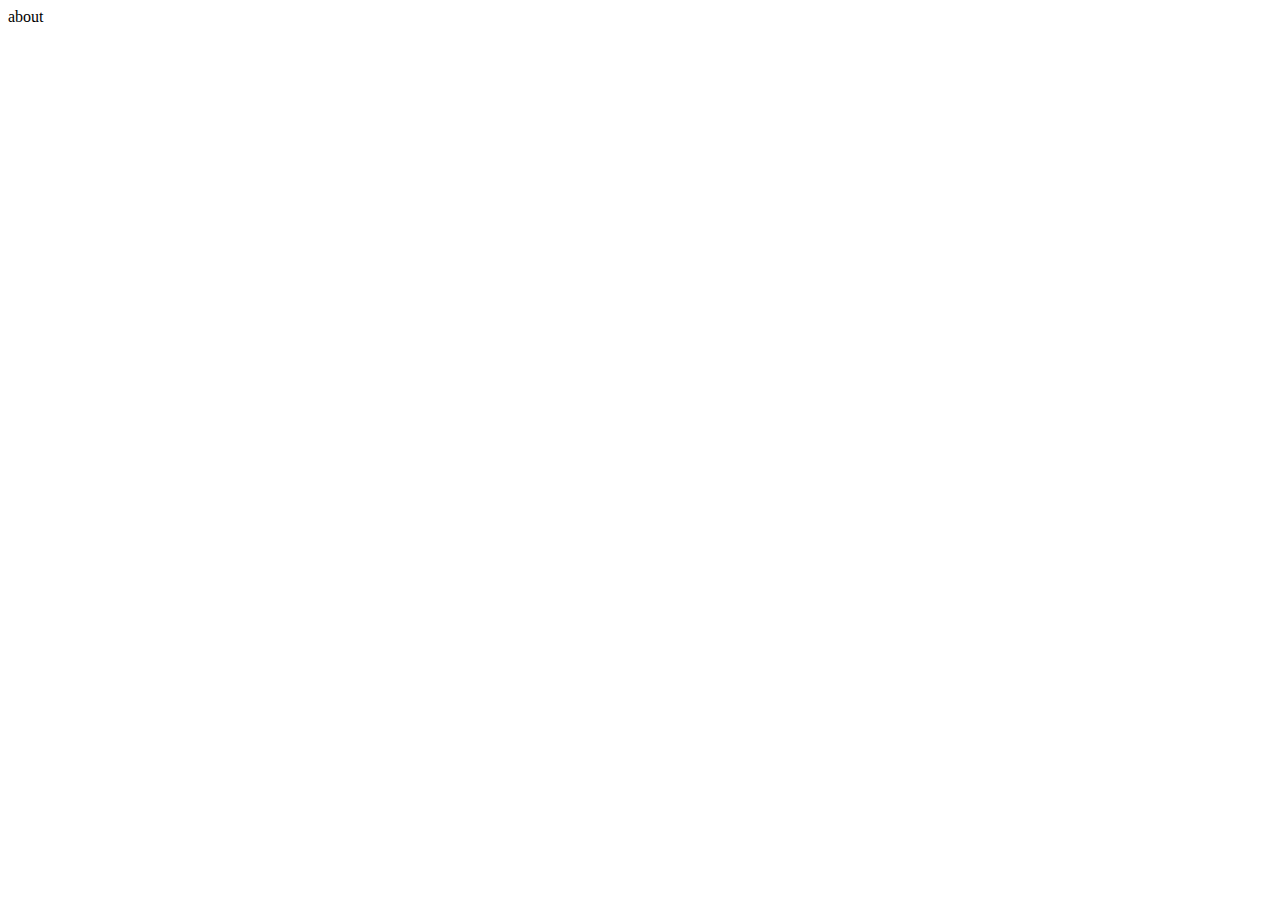
==== about.html @ 239d3746 "init config" ====
<!DOCTYPE html>
<html lang="zh-Hant-TW">
<head>
    <meta charset="UTF-8">
    <meta http-equiv="X-UA-Compatible" content="IE=edge">
    <meta name="viewport" content="width=device-width, initial-scale=1.0">
    <meta property="og:url" content="網址">
    <meta property="og:type" content="website">
    <meta property="og:title" content="關於我們 - We studio">
    <meta property="og:description" content="熱愛創新、接受新觀念、新的工作模式，團隊陣容來自四面八方各種領域的專家，成員彼此互相學習，氣氛融洽，能掌握多樣化的技術與專案，目標是成為最優秀的開發團隊。We 期待所有的成員都能找到自己的學習主題，並提供專業技術教育訓練，讓公司成員一同成長。">
    <meta property="og:image" content="特色圖片">
    <meta property="og:locale" content="zh_TW">
    <meta name="keywords" content="網頁設計, 網站設計, 網頁收益, 網頁創新">
    <title>關於我們 - We studio</title>
</head>
<body>
    about
</body>
</html>
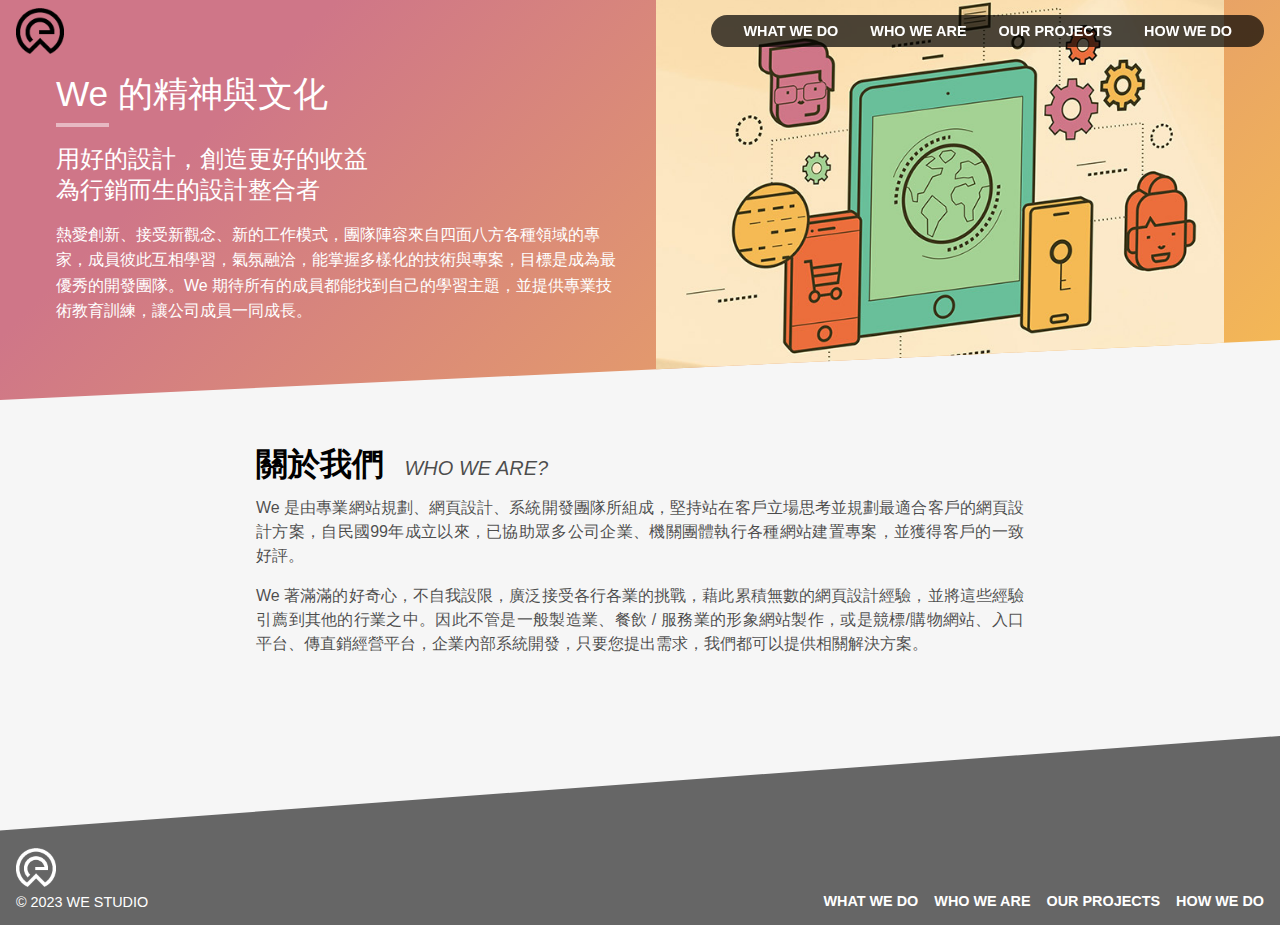
==== commit b60dc925: "2023/04/20 - Subpage design" ====
--- a/about.html
+++ b/about.html
@@ -4,16 +4,115 @@
     <meta charset="UTF-8">
     <meta http-equiv="X-UA-Compatible" content="IE=edge">
     <meta name="viewport" content="width=device-width, initial-scale=1.0">
-    <meta property="og:url" content="網址">
+    <meta name="keywords" content="網頁設計, 網站設計, 網頁收益, 網頁創新">
+    <meta name="description" content="熱愛創新、接受新觀念、新的工作模式，團隊陣容來自四面八方各種領域的專家，成員彼此互相學習，氣氛融洽，能掌握多樣化的技術與專案，目標是成為最優秀的開發團隊。We 期待所有的成員都能找到自己的學習主題，並提供專業技術教育訓練，讓公司成員一同成長。">
+    <meta property="og:url" content="https://sky030b.github.io/We/about.html">
     <meta property="og:type" content="website">
     <meta property="og:title" content="關於我們 - We studio">
     <meta property="og:description" content="熱愛創新、接受新觀念、新的工作模式，團隊陣容來自四面八方各種領域的專家，成員彼此互相學習，氣氛融洽，能掌握多樣化的技術與專案，目標是成為最優秀的開發團隊。We 期待所有的成員都能找到自己的學習主題，並提供專業技術教育訓練，讓公司成員一同成長。">
-    <meta property="og:image" content="特色圖片">
+    <meta property="og:image" content="https://sky030b.github.io/We/images/og-about.png">
     <meta property="og:locale" content="zh_TW">
-    <meta name="keywords" content="網頁設計, 網站設計, 網頁收益, 網頁創新">
     <title>關於我們 - We studio</title>
+    <link rel="shortcut icon" href="./images/logo-header.png" type="image/x-icon">
+    <link rel="stylesheet" href="./style/reset.css">
+    <link rel="stylesheet" href="./style/all.css">
+    <link rel="stylesheet" href="./style/master.css">
+    <link rel="stylesheet" href="./style/about.css">
+    <link rel="stylesheet" href="https://cdnjs.cloudflare.com/ajax/libs/font-awesome/6.4.0/css/all.min.css" integrity="sha512-iecdLmaskl7CVkqkXNQ/ZH/XLlvWZOJyj7Yy7tcenmpD1ypASozpmT/E0iPtmFIB46ZmdtAc9eNBvH0H/ZpiBw==" crossorigin="anonymous" referrerpolicy="no-referrer" />
 </head>
 <body>
-    about
+    <header class="header">
+        <div class="header-head">
+            <a href="./">
+                <img class="header-img header-img-logo" width="60" height="60" src="./images/logo-header.png" alt="logo" >
+            </a>
+        </div>
+        <div class="header-body">
+            <nav class="header-nav">
+                <ul class="header-ul">
+                    <li class="header-li">
+                        <a class="header-link" href="./service.html">what we do</a>
+                    </li>
+                    <li class="header-li">
+                        <a class="header-link" href="./about.html">who we are</a>
+                    </li>
+                    <li class="header-li">
+                        <a class="header-link" href="./works.html">our projects</a>
+                    </li>
+                    <li class="header-li">
+                        <a class="header-link" href="./process.html">how we do</a>
+                    </li>
+                </ul>
+                <button class="header-btn header-btn-xmark" type="button">
+                    <i class="fa-solid fa-xmark"></i>
+                </button>
+            </nav>
+        </div>
+        <div class="header-foot">
+            <button class="header-btn header-btn-bars" type="button">
+                <i class="fa-solid fa-bars"></i>
+            </button>
+        </div>
+    </header>
+
+    <section class="banner banner-about">
+        <div class="banner-container container mx-auto">
+            <div class="banner-head">
+                <h1 class="banner-title banner-title-line">We 的精神與文化</h1>
+                <p class="banner-desc banner-desc-lg">
+                    用好的設計，創造更好的收益<br>
+                    為行銷而生的設計整合者
+                </p>
+                <p class="banner-desc">熱愛創新、接受新觀念、新的工作模式，團隊陣容來自四面八方各種領域的專家，成員彼此互相學習，氣氛融洽，能掌握多樣化的技術與專案，目標是成為最優秀的開發團隊。We 期待所有的成員都能找到自己的學習主題，並提供專業技術教育訓練，讓公司成員一同成長。</p>
+            </div>
+            <div class="banner-body">
+                <img src="./images/banner-about.jpg" alt="We 的精神與文化" class="banner-img banner-img-fit" width="700" height="926">
+            </div>
+        </div>
+    </section>
+
+    <main class="main">
+        <header class="main-head container-md mx-auto">
+            <h2 class="main-title">
+                <span class="main-cht">關於我們</span>
+                <small class="main-small">who we are?</small>
+            </h2>
+            <p class="main-desc">We 是由專業網站規劃、網頁設計、系統開發團隊所組成，堅持站在客戶立場思考並規劃最適合客戶的網頁設計方案，自民國99年成立以來，已協助眾多公司企業、機關團體執行各種網站建置專案，並獲得客戶的一致好評。</p>
+            <p class="main-desc">We 著滿滿的好奇心，不自我設限，廣泛接受各行各業的挑戰，藉此累積無數的網頁設計經驗，並將這些經驗引薦到其他的行業之中。因此不管是一般製造業、餐飲 / 服務業的形象網站製作，或是競標/購物網站、入口平台、傳直銷經營平台，企業內部系統開發，只要您提出需求，我們都可以提供相關解決方案。</p>
+        </header>
+        <div class="main-body container mx-auto"></div>
+    </main>
+
+    <footer class="footer">
+        <div class="footer-head">
+            <img src="./images/logo-footer.png" alt="footer-logo" class="footer-img footer-logo">
+            <p class="footer-desc">&copy; 2023 we studio</p>
+        </div>
+        <div class="footer-body">
+            <ul class="footer-ul">
+                <li class="footer-li">
+                    <a class="footer-link" href="./service.html">what we do</a>
+                </li>
+                <li class="footer-li">
+                    <a class="footer-link" href="./about.html">who we are</a>
+                </li>
+                <li class="footer-li">
+                    <a class="footer-link" href="./works.html">our projects</a>
+                </li>
+                <li class="footer-li">
+                    <a class="footer-link" href="./process.html">how we do</a>
+                </li>
+            </ul>
+    </div>
+    </footer>
+
+    <aside class="aside">
+        <div class="aside-head">
+            <a href="#" class="aside-link aside-link-top">
+                <i class="fa-regular fa-circle-up"></i>
+            </a>
+        </div>
+    </aside>
+    
 </body>
 </html>--- a/style/all.css
+++ b/style/all.css
@@ -0,0 +1,332 @@
+@charset "utf-8";
+
+html {
+    scroll-behavior: smooth;
+}
+
+body {
+    font-family: Arial, Helvetica, "微軟正黑體", sans-serif;
+}
+
+img {
+    vertical-align: bottom;
+}
+
+/* helper ----------------------------- */
+
+.container {
+    max-width: 1200px;
+    box-sizing: border-box;
+}
+
+.container-md {
+    max-width: 800px;
+    box-sizing: border-box;
+}
+
+/* .container, .container-md {
+    box-sizing: border-box;
+} */
+
+.mx-auto {
+    margin-left: auto;
+    margin-right: auto;
+}
+
+/* header ----------------------------- */
+
+.header {
+    display: flex;
+    align-items: center;
+    justify-content: space-between;
+    position: fixed;
+    z-index: 10;
+    width: 100%;
+    top: 0;
+    left: 0;
+}
+
+.header-head, .header-body, .header-foot {
+    padding: .5rem 1rem;
+    box-sizing: border-box;
+}
+
+.header-head {
+    width: 80px;
+    /* background-color: pink; */
+}
+
+.header-img {
+    max-width: 100%;
+    height: auto;
+}
+
+.header-btn-xmark, .header-foot {
+    display: none;
+}
+
+.header-ul {
+    display: flex;
+    background-color: rgba(0, 0, 0, 0.7);
+    padding: .5rem 1rem;
+    border-radius: 30px;
+}
+
+.header-li {
+    margin-right: 1rem;
+    margin-left: 1rem;
+    /* padding-left: 1rem;
+    padding-right: 1rem; */
+}
+
+.header-link {
+    color: #fff;
+    text-decoration: none;
+    text-transform: uppercase;
+    font-weight: 600;
+    font-size: .9rem;
+    transition-duration: .3s;
+}
+
+.header-link:hover {
+    color: #cf7688;
+}
+
+/* banner ----------------------------- */
+
+.banner {
+    background-image: linear-gradient(135deg, #cf7688 20%, #f5ba54 100%);
+    color: #fff;
+    clip-path: polygon(0 0, 100% 0, 100% 85%, 0 100%);
+}
+
+.banner-container {
+    display: flex;
+    align-items: center;
+}
+
+.banner-head, .banner-body {
+    width: 50%;
+    padding-left: 1rem;
+    padding-right: 1rem;
+    box-sizing: border-box;
+}
+
+.banner-title {
+    font-size: 2.2rem;
+    margin-bottom: 2rem;
+}
+
+.banner-title-line {
+    position: relative;
+}
+
+.banner-title-line::after {
+    content: "";
+    position: absolute;
+    border-top: solid 4px rgba(255, 255, 255, 0.493);
+    width: 1.5em;
+    bottom: -1rem;
+    left: 0;
+
+}
+
+.banner-small {
+    display: block;
+    text-transform: uppercase;
+    font-size: 1.5rem;
+    margin-top: .5rem;
+}
+
+.banner-subTitle {
+    font-size: 1.75rem;
+    line-height: 1.5;
+    margin-bottom: 2rem;
+    opacity: 0.7;
+    /* color: rgba(255, 255, 255, 0.7); */
+}
+
+.banner-ul {
+    display: flex;
+    text-transform: uppercase;
+    font-weight: 600;
+    opacity: 0.3;
+    margin-bottom: 4rem;
+}
+
+.banner-ul-order1 {
+    order: -1;
+}
+
+.banner-li + .banner-li {
+    margin-left: 1rem;
+    position: relative;
+}
+
+.banner-li + .banner-li::before {
+    content: "";
+    /* display: inline-block; position: absolute 會自動轉成block*/
+    width: 4px;
+    height: 4px;
+    /* border-radius: 100px; */
+    background-color: rgba(255, 255, 255, 0.5);
+    position: absolute;
+    top: .4rem;
+    left: -.6rem;
+}
+
+.banner-desc {
+    line-height: 1.6;
+}
+
+.banner-desc + .banner-desc {
+    margin-top: 1rem;
+}
+
+.banner-desc-lg {
+    font-size: 1.5rem;
+    line-height: 1.3;
+}
+
+.banner-btns {
+    margin-top: 2rem;
+}
+
+.banner-btn {
+    color: #fff;
+    text-decoration: none;
+    text-transform: uppercase;
+    border: 2px solid #fff;
+    display: inline-block;
+    text-align: center;
+    /* line-height: 4; */
+    padding: 1rem 3rem;
+    border-radius: 5px;
+    transition-duration: .3s;
+}
+
+.banner-btn:hover {
+    background-color: rgba(255, 255, 255, 0.2);
+}
+
+.banner-img {
+    max-width: 100%;
+    height: auto;
+}
+
+.banner-img-fit {
+    height: 400px;
+    object-fit: cover;
+}
+
+.banner-img-mobile, .banner-img-pad {
+    position: absolute;
+}
+
+.banner-img-desktop {
+    margin-left: 4.5rem;
+}
+
+.banner-img-mobile {
+    left: 0rem;
+    bottom: 5rem;
+}
+
+.banner-img-pad {
+    right: 1rem;
+    bottom: -2rem;
+}
+
+.banner-index .banner-head {
+    width: 40%;
+    display: flex;
+    flex-direction: column;
+    /* background-color: aqua; */
+}
+
+.banner-index .banner-body {
+    position: relative;
+    width: 60%;
+    /* background-color: crimson; */
+}
+
+.banner-index .banner-haed, .banner-index .banner-body {
+    /* padding-top: 3rem; */
+    margin-top: 3rem;
+}
+
+.banner-service .banner-img-fit {
+    object-position: 0 -244px;
+}
+
+.banner-about .banner-img-fit {
+    object-position: 0 -194px;
+}
+
+
+/* footer ----------------------------- */
+
+.footer {
+    background-color: #666;
+    display: flex;
+    justify-content: space-between;
+    align-items: flex-end;
+    padding: 7rem 1rem 1rem;
+    clip-path: polygon(0 50%, 100% 0, 100% 100%, 0 100%);
+}
+
+.footer-logo {
+    max-width: 40px;
+    height: auto;
+    margin-bottom: .5rem;
+}
+
+.footer-desc {
+    font-size: .9rem;
+    color: #fff;
+    text-transform: uppercase;
+}
+
+.footer-ul {
+    display: flex;
+}
+
+.footer-link {
+    color: #fff;
+    text-decoration: none;
+    font-weight: 600;
+    font-size: .9rem;
+    text-transform: uppercase;
+    transition-duration: .3s;
+}
+
+.footer-li {
+    margin-left: 1rem;
+}
+
+
+.footer-link:hover {
+    color: #cf7688;
+}
+
+/* aside ----------------------------- */
+
+.aside {
+    position: fixed;
+    right: 1rem;
+    bottom: 15rem;
+    z-index: 10;
+}
+
+.aside-link {
+    color: rgba(0, 0, 0, 0.2);
+    transition-duration: .3s;
+}
+
+.aside-link:hover {
+    color: rgba(0, 0, 0, 0.5);
+}
+
+.aside-link-top {
+    font-size: 3rem;
+}--- a/style/master.css
+++ b/style/master.css
@@ -0,0 +1,35 @@
+@charset "utf-8";
+
+body {
+    background-color: #f6f6f6;
+}
+
+
+.main {
+    padding-top: 2rem;
+    padding-bottom: 2rem;
+}
+
+.main-head, .main-body {
+    padding: 1rem;
+}
+
+.main-cht {
+    font-size: 2rem;
+    font-weight: 600;
+}
+
+.main-small {
+    font-size: 1.25rem;
+    text-transform: uppercase;
+    font-style: italic;
+    color: rgba(0, 0, 0, 0.7);
+    margin-left: 1rem;
+}
+
+.main-desc {
+    margin-top: 1rem;
+    line-height: 1.5;
+    color: rgba(0, 0, 0, 0.7);
+    text-align: justify;
+}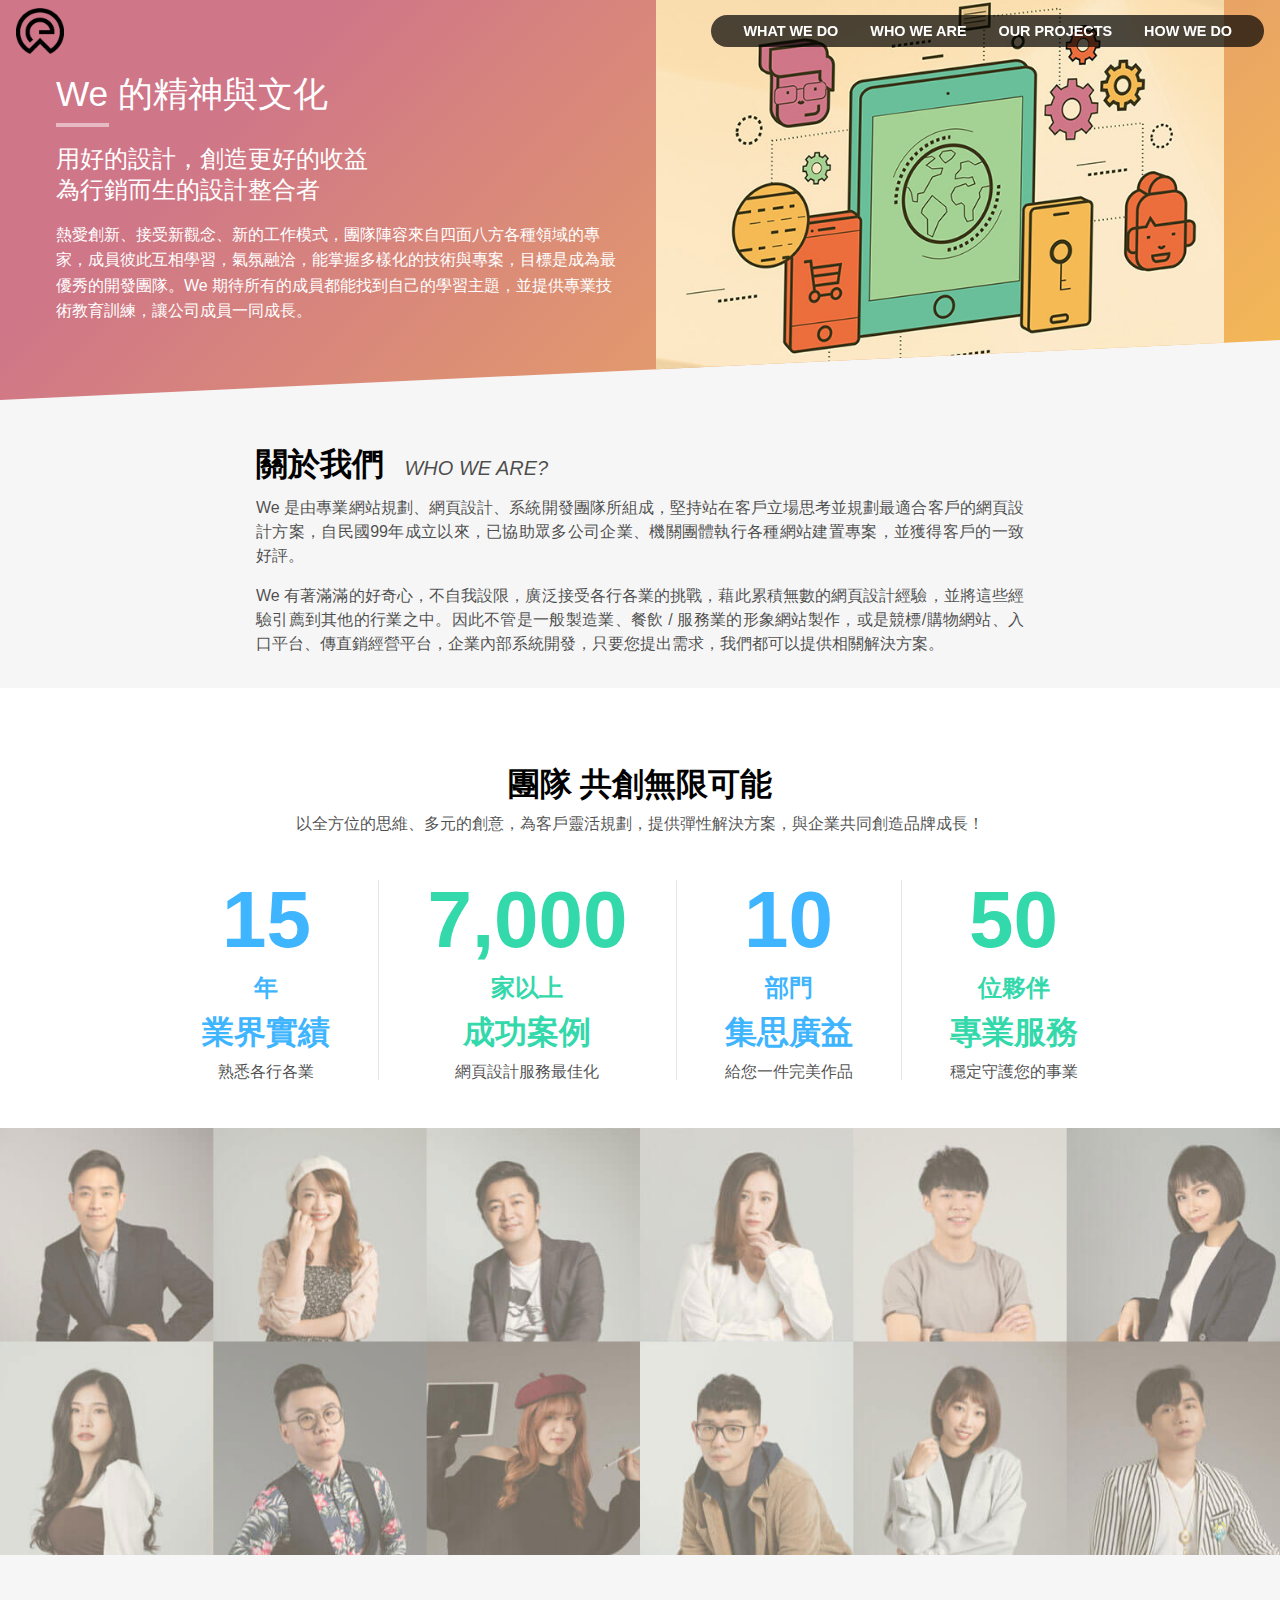
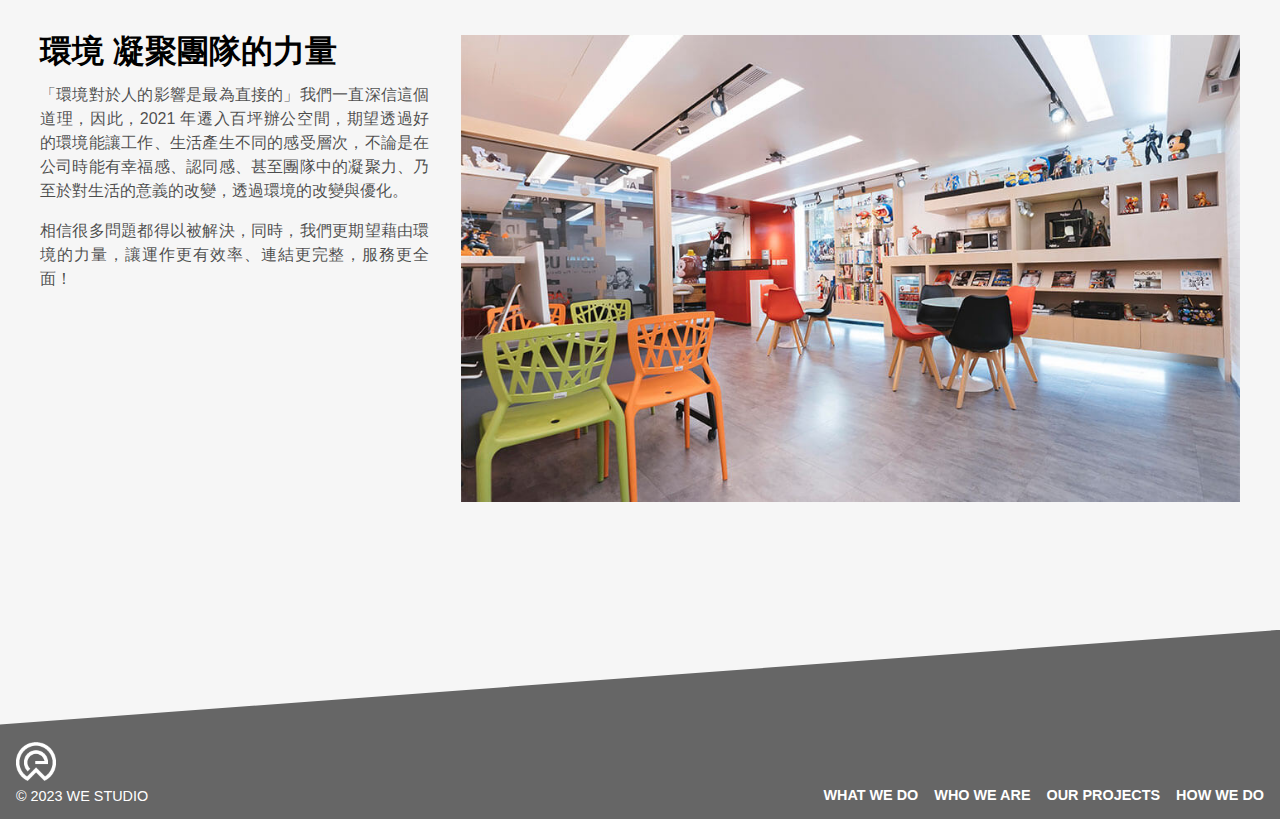
==== commit 1afee7df: "202304/25 Subpage-about, service, works design" ====
--- a/about.html
+++ b/about.html
@@ -78,9 +78,61 @@
                 <small class="main-small">who we are?</small>
             </h2>
             <p class="main-desc">We 是由專業網站規劃、網頁設計、系統開發團隊所組成，堅持站在客戶立場思考並規劃最適合客戶的網頁設計方案，自民國99年成立以來，已協助眾多公司企業、機關團體執行各種網站建置專案，並獲得客戶的一致好評。</p>
-            <p class="main-desc">We 著滿滿的好奇心，不自我設限，廣泛接受各行各業的挑戰，藉此累積無數的網頁設計經驗，並將這些經驗引薦到其他的行業之中。因此不管是一般製造業、餐飲 / 服務業的形象網站製作，或是競標/購物網站、入口平台、傳直銷經營平台，企業內部系統開發，只要您提出需求，我們都可以提供相關解決方案。</p>
+            <p class="main-desc">We 有著滿滿的好奇心，不自我設限，廣泛接受各行各業的挑戰，藉此累積無數的網頁設計經驗，並將這些經驗引薦到其他的行業之中。因此不管是一般製造業、餐飲 / 服務業的形象網站製作，或是競標/購物網站、入口平台、傳直銷經營平台，企業內部系統開發，只要您提出需求，我們都可以提供相關解決方案。</p>
         </header>
-        <div class="main-body container mx-auto"></div>
+        <div class="main-body">
+            <section class="state">
+                <header class="state-head">
+                    <h4 class="state-title">團隊 共創無限可能</h4>
+                    <p class="state-desc">以全方位的思維、多元的創意，為客戶靈活規劃，提供彈性解決方案，與企業共同創造品牌成長！</p>
+                </header>
+                <div class="state-body">
+                    <ul class="state-ul">
+                        <li class="state-li">
+                            <span class="state-number">15</span>
+                            <span class="state-unit">年</span>
+                            <strong class="state-term">業界實績</strong>
+                            <span class="state-tips">熟悉各行各業</span>
+                        </li>
+                        <li class="state-li">
+                            <span class="state-number">7,000</span>
+                            <span class="state-unit">家以上</span>
+                            <strong class="state-term">成功案例</strong>
+                            <span class="state-tips">網頁設計服務最佳化</span>
+                        </li>
+                        <li class="state-li">
+                            <span class="state-number">10</span>
+                            <span class="state-unit">部門</span>
+                            <strong class="state-term">集思廣益</strong>
+                            <span class="state-tips">給您一件完美作品</span>
+                        </li>
+                        <li class="state-li">
+                            <span class="state-number">50</span>
+                            <span class="state-unit">位夥伴</span>
+                            <strong class="state-term">專業服務</strong>
+                            <span class="state-tips">穩定守護您的事業</span>
+                        </li>
+                    </ul>
+                </div>
+                <footer class="state-foot">
+                    <picture>
+                        <source media="(min-width: 481px)" srcset="./images/masters.jpg">
+                        <source media="(max-width: 480px)" srcset="./images/masters2.jpg">
+                        <img class="state-img" src="./images/masters.jpg" alt="專業設計師" width="1440" height="480">
+                    </picture>
+                </footer>
+            </section>
+            <div class="env container mx-auto">
+                <div class="env-head">
+                    <h4 class="env-title">環境 凝聚團隊的力量</h4>
+                    <p class="env-desc">「環境對於人的影響是最為直接的」我們一直深信這個道理，因此，2021 年遷入百坪辦公空間，期望透過好的環境能讓工作、生活產生不同的感受層次，不論是在公司時能有幸福感、認同感、甚至團隊中的凝聚力、乃至於對生活的意義的改變，透過環境的改變與優化。</p>
+                    <p class="env-desc">相信很多問題都得以被解決，同時，我們更期望藉由環境的力量，讓運作更有效率、連結更完整，服務更全面！</p>
+                </div>
+                <div class="env-body">
+                    <img class="env-img" src="./images/env.jpg" width="940" height="564" alt="工作環境">
+                </div>
+            </div>
+        </div>
     </main>
 
     <footer class="footer">
--- a/style/master.css
+++ b/style/master.css
@@ -3,7 +3,6 @@
 body {
     background-color: #f6f6f6;
 }
-
 
 .main {
     padding-top: 2rem;
@@ -32,4 +31,21 @@
     line-height: 1.5;
     color: rgba(0, 0, 0, 0.7);
     text-align: justify;
+}
+
+/* grid ----------------------------- */
+
+.grid {
+    display: grid;
+    /* grid-template-columns: 33.33333% 33.33333% 33.33333%; 效果同下*/
+    /* grid-template-columns: repeat(3, 1fr); 因為service三欄，works四欄，所以分兩個class*/
+    gap: 2rem;
+}
+
+.grid-3 {
+    grid-template-columns: repeat(3, 1fr);
+}
+
+.grid-4 {
+    grid-template-columns: repeat(4, 1fr);
 }--- a/style/about.css
+++ b/style/about.css
@@ -0,0 +1,128 @@
+@charset "utf-8";
+
+/* state ----------------------------- */
+
+.state {
+    margin-left: -1rem;
+    margin-right: -1rem;
+    padding-top: 5rem;
+    background-color: #fff;
+}
+
+.state-head {
+    text-align: center;
+}
+
+.state-title {
+    font-size: 2rem;
+    font-weight: 600;
+}
+
+.state-desc {
+    margin-top: 1rem;
+    color: rgba(0, 0, 0, 0.7);
+}
+
+.state-body {
+    margin-top: 3rem;
+    margin-bottom: 3rem;
+}
+
+.state-ul {
+    display: flex;
+    justify-content: center;
+}
+
+.state-li {
+    text-align: center;
+    /* background-color: pink; */
+    /* padding-left: 3rem;
+    padding-right: 3rem; */
+    /* margin-left: 3rem;
+    margin-right: 3rem; */
+}
+
+.state-li + .state-li {
+    /* margin-left: 4rem; */
+    border-left: 1px solid rgba(0, 0, 0, 0.1);
+}
+
+.state-number, .state-unit, .state-term, .state-tips {
+    display: block;
+    /* margin-bottom: 1.5rem; */
+    margin-right: 3rem;
+    margin-left: 3rem;
+}
+
+.state-unit, .state-term, .state-tips {
+    margin-top: 1rem;
+}
+
+.state-li .state-number, 
+.state-li .state-unit, 
+.state-li .state-term {
+    color: #3eb5fe;
+    font-weight: 600;
+}
+
+.state-li:nth-child(even) .state-number, 
+.state-li:nth-child(even) .state-unit, 
+.state-li:nth-child(even) .state-term {
+    color: #33d8ab;
+} 
+
+.state-number {
+    font-size: 5rem;
+}
+
+.state-unit {
+    font-size: 1.5rem;
+}
+
+.state-term {
+    font-size: 2rem;
+}
+
+.state-tips {
+    color: rgba(0, 0, 0, 0.7);
+}
+
+.state-img {
+    width: 100%;
+    height: auto;
+}
+
+/* state ----------------------------- */
+
+.env {
+    display: flex;
+    gap: 2rem;
+    padding-top: 5rem;
+    padding-bottom: 5rem;
+    /* align-items: center; */
+}
+
+.env-head {
+    width: 33.333333%;
+}
+
+.env-body {
+    width: 66.666666%;
+}
+
+.env-img {
+    max-width: 100%;
+    height: auto;
+}
+
+.env-title {
+    font-size: 2rem;
+    font-weight: 600;
+}
+
+.env-desc {
+    margin-top: 1rem;
+    text-align: justify;
+    line-height: 1.5;
+    color: rgba(0, 0, 0, 0.7);
+}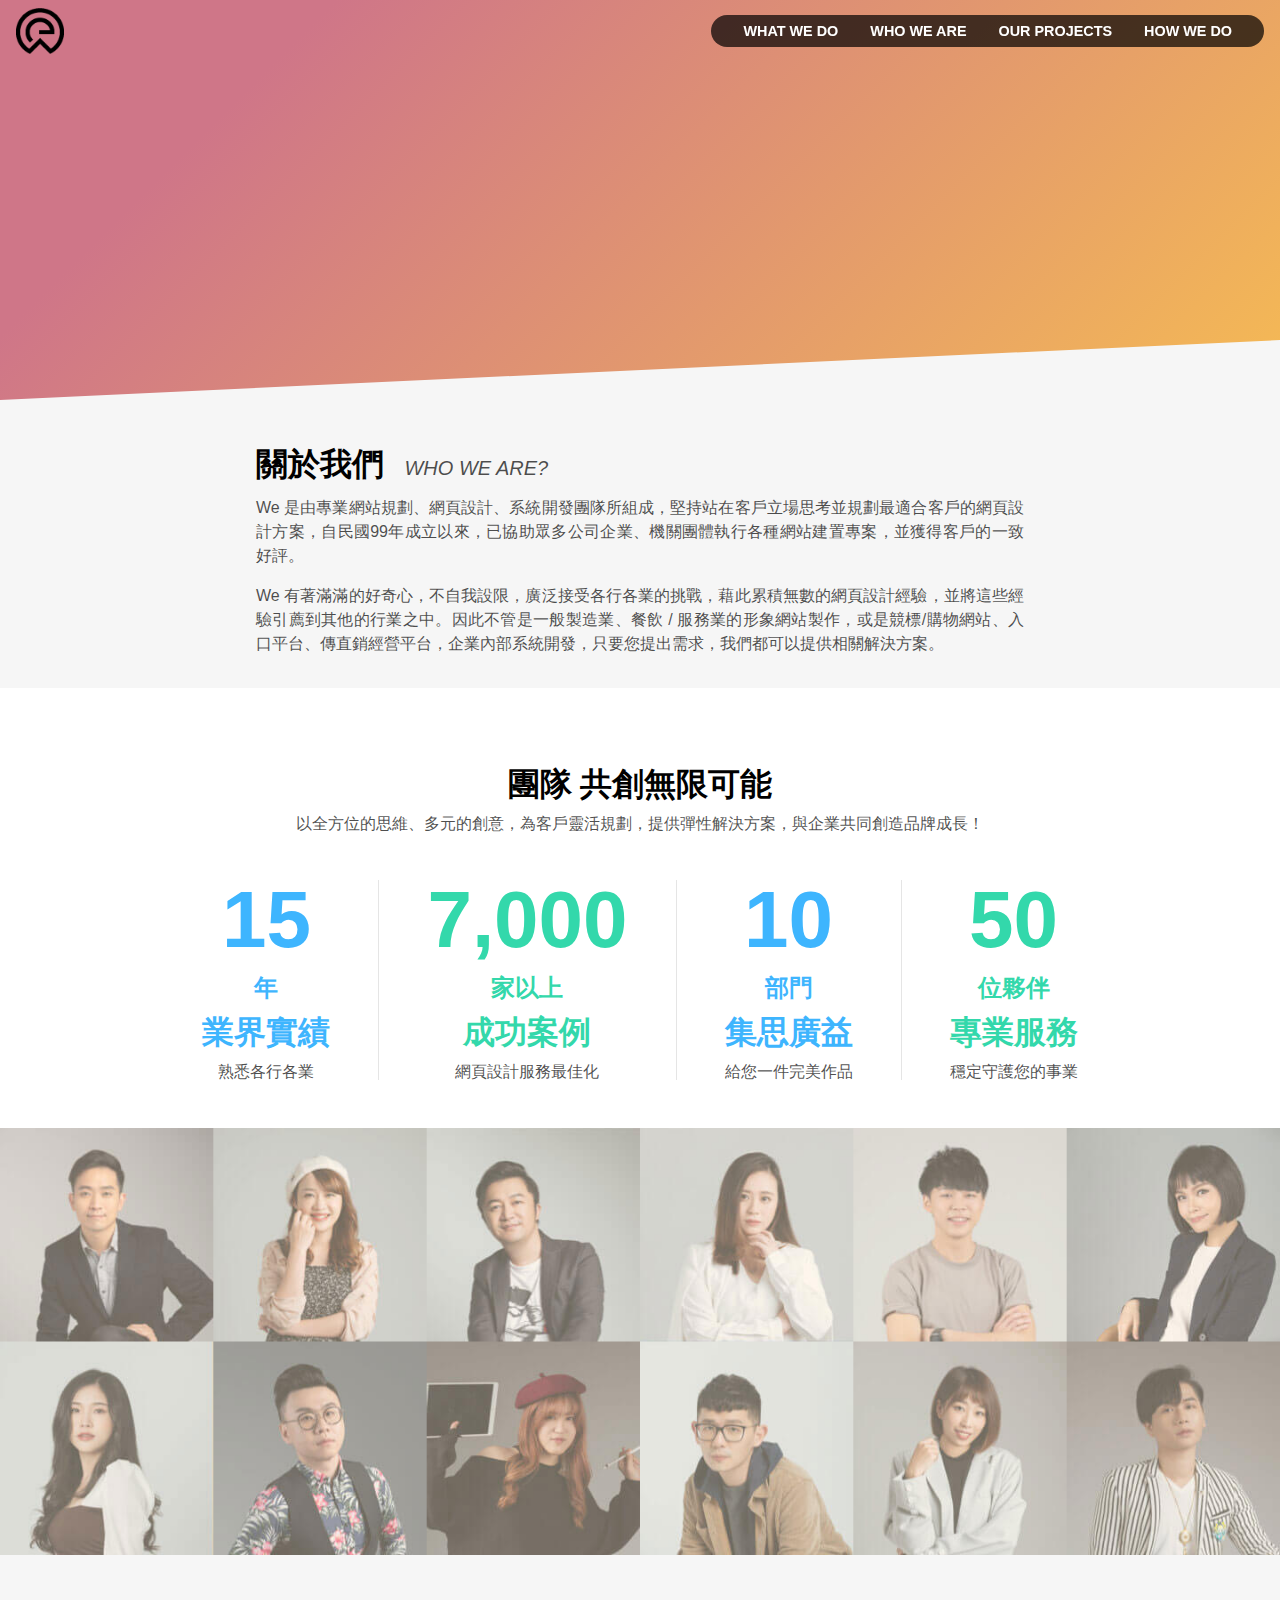
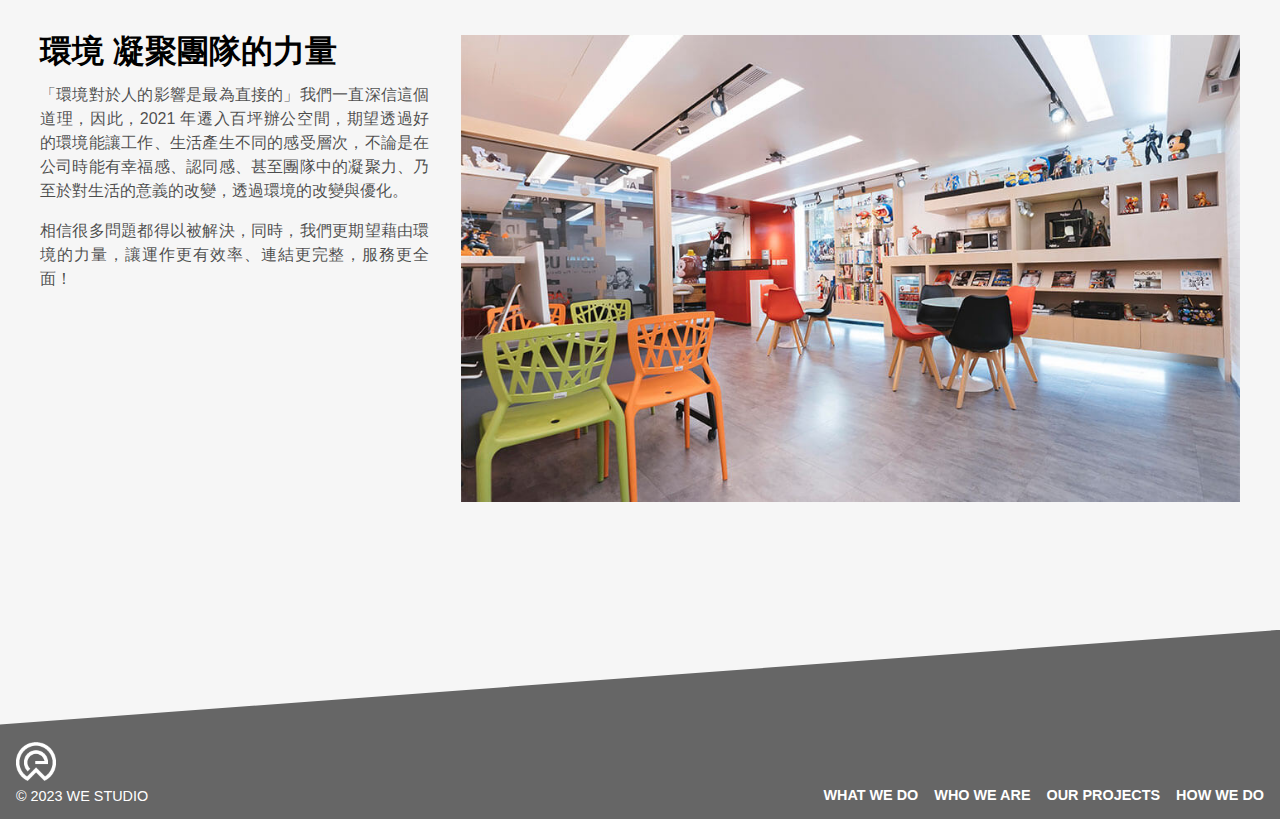
==== commit 7b01dff6: "2023/04/27 - Complement the desktop version design and animation display" ====
--- a/about.html
+++ b/about.html
@@ -57,7 +57,7 @@
 
     <section class="banner banner-about">
         <div class="banner-container container mx-auto">
-            <div class="banner-head">
+            <div class="banner-head ani-move-fadeIn-leftToRight">
                 <h1 class="banner-title banner-title-line">We 的精神與文化</h1>
                 <p class="banner-desc banner-desc-lg">
                     用好的設計，創造更好的收益<br>
@@ -65,7 +65,7 @@
                 </p>
                 <p class="banner-desc">熱愛創新、接受新觀念、新的工作模式，團隊陣容來自四面八方各種領域的專家，成員彼此互相學習，氣氛融洽，能掌握多樣化的技術與專案，目標是成為最優秀的開發團隊。We 期待所有的成員都能找到自己的學習主題，並提供專業技術教育訓練，讓公司成員一同成長。</p>
             </div>
-            <div class="banner-body">
+            <div class="banner-body ani-move-downToUp">
                 <img src="./images/banner-about.jpg" alt="We 的精神與文化" class="banner-img banner-img-fit" width="700" height="926">
             </div>
         </div>
--- a/style/all.css
+++ b/style/all.css
@@ -142,15 +142,16 @@
     font-size: 1.75rem;
     line-height: 1.5;
     margin-bottom: 2rem;
-    opacity: 0.7;
-    /* color: rgba(255, 255, 255, 0.7); */
+    /* opacity: 0.7; 會跟之後的動畫改透明度衝突*/
+    color: rgba(255, 255, 255, 0.7);
 }
 
 .banner-ul {
     display: flex;
     text-transform: uppercase;
     font-weight: 600;
-    opacity: 0.3;
+    /* opacity: 0.3; 會跟之後的動畫改透明度衝突 */
+    color: rgba(255, 255, 255, 0.3);
     margin-bottom: 4rem;
 }
 
@@ -230,6 +231,7 @@
 .banner-img-mobile {
     left: 0rem;
     bottom: 5rem;
+    z-index: 2;
 }
 
 .banner-img-pad {
@@ -250,9 +252,10 @@
     /* background-color: crimson; */
 }
 
-.banner-index .banner-haed, .banner-index .banner-body {
-    /* padding-top: 3rem; */
-    margin-top: 3rem;
+.banner-index .banner-head, .banner-index .banner-body {
+    padding-top: 3rem;
+    /* 老師用上一句 */
+    /* margin-top: 3rem; 可以跟老師的Demo比較 margin陷阱*/
 }
 
 .banner-service .banner-img-fit {
@@ -329,4 +332,86 @@
 
 .aside-link-top {
     font-size: 3rem;
+}
+
+/* animation -------------------------------------------- */
+/* 全站共用就放all.css，某頁面單用就放xxx.css */
+
+.ani-move-downToUp, .ani-move-fadeIn-leftToRight {
+    animation-fill-mode: forwards;
+}
+
+.ani-move-downToUp {
+    transform: translateY(120%); 
+    /* 註解上一行蠻好笑的 */
+    animation-name: moveDownToUp;
+    animation-duration: .5s;
+}
+
+@keyframes moveDownToUp {
+    /* from {
+        transform: translateY(120%);
+    } */
+    /* 可省 */
+    to {
+        transform: translateY(0);
+    }
+}
+
+.ani-move-fadeIn-leftToRight {
+    transform: translateX(-100%); 
+    /* 註解上一行蠻好笑的 */
+    opacity: 0;
+    /* 可以註解上一行試試，上課時有遇到問題，可想想 */
+    animation-name: fadeInLeftToRight;
+    animation-duration: 1s;
+}
+
+@keyframes fadeInLeftToRight {
+    /* from {
+        transform: translateX(-100%);
+        opacity: 0;
+    } */
+    /* 可省 */
+    to {
+        transform: translateX(0);
+        opacity: 1;
+    }
+}
+
+.ani-delay-1 {animation-delay: 0.3s;}
+.ani-delay-2 {animation-delay: 0.6s;}
+.ani-delay-3 {animation-delay: 0.9s;}
+.ani-delay-4 {animation-delay: 1.0s;}
+.ani-delay-5 {animation-delay: 1.2s;}
+.ani-delay-6 {animation-delay: 1.3s;}
+.ani-delay-7 {animation-delay: 1.4s;}
+
+/* Mediaquery -------------------------------------------- */
+
+@media screen and (max-width: 480px) {
+    .header  {
+        background-color: rgba(255, 255, 255, 0.7);
+        box-shadow: 0 5px 5px rgba(0, 0, 0, 0.2);
+        /* position: fixed; */
+    }
+
+    .header-nav {
+        position: fixed;
+        top: 0;
+        left: 0;
+        width: 100%;
+        height: 100%;
+        background-color: rgba(0, 0, 0, 0.8);
+        display: flex;
+        justify-content: center;
+        align-items: center;
+    }
+
+    .header-ul {
+        flex-direction: column;
+        background-color: transparent;
+    }
+
+
 }